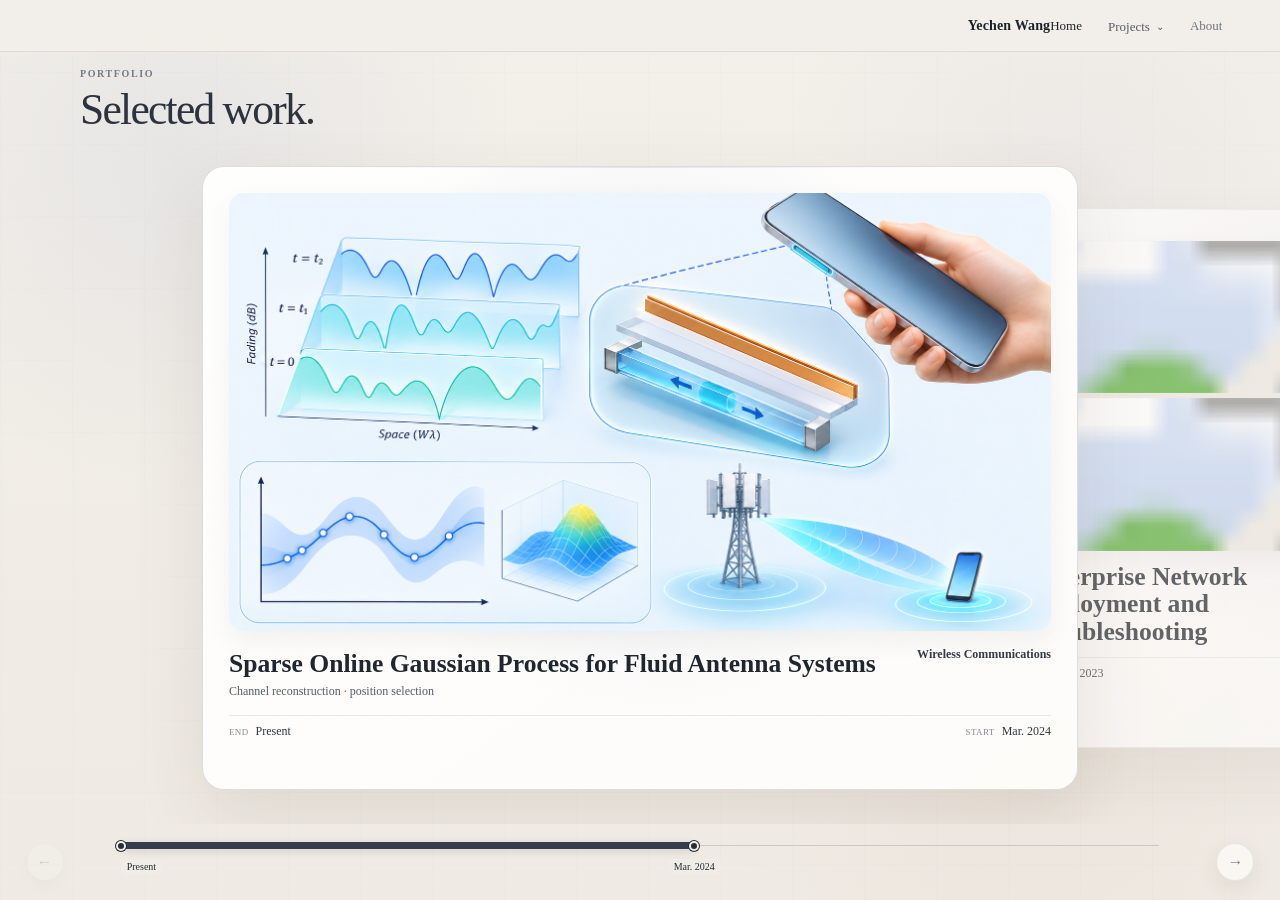
==== index.html @ e8c6f318 "Sync portfolio entry version with internship grid" ====
<!DOCTYPE html>
<html lang="en">
<head>
  <meta charset="UTF-8" />
  <meta name="viewport" content="width=device-width, initial-scale=1.0" />
  <meta name="description" content="Yechen Wang — portfolio." />
  <title>Yechen Wang — Portfolio</title>
  <style>
    html, body {
      margin: 0;
      min-height: 100%;
      background: #f1ede6;
    }
  </style>
</head>
<body>
  <script>
    (async () => {
      const APP_VERSION = '20261104-internship-grid-v2';
      try {
        const url = new URL('app.html', window.location.href);
        url.searchParams.set('v', APP_VERSION);
        url.searchParams.set('fresh', Date.now().toString());

        const response = await fetch(url.toString(), {
          cache: 'no-store',
          headers: { 'Cache-Control': 'no-cache' }
        });

        if (!response.ok) throw new Error('Failed to load portfolio');

        const html = await response.text();
        document.open();
        document.write(html);
        document.close();
      } catch (error) {
        document.body.innerHTML =
          '<div style="font-family:system-ui,sans-serif;color:#232933;padding:40px">Unable to load portfolio. Please reload the page.</div>';
      }
    })();
  </script>
</body>
</html>
<!-- portfolio-entry-build: 20261104-internship-grid-v2 -->
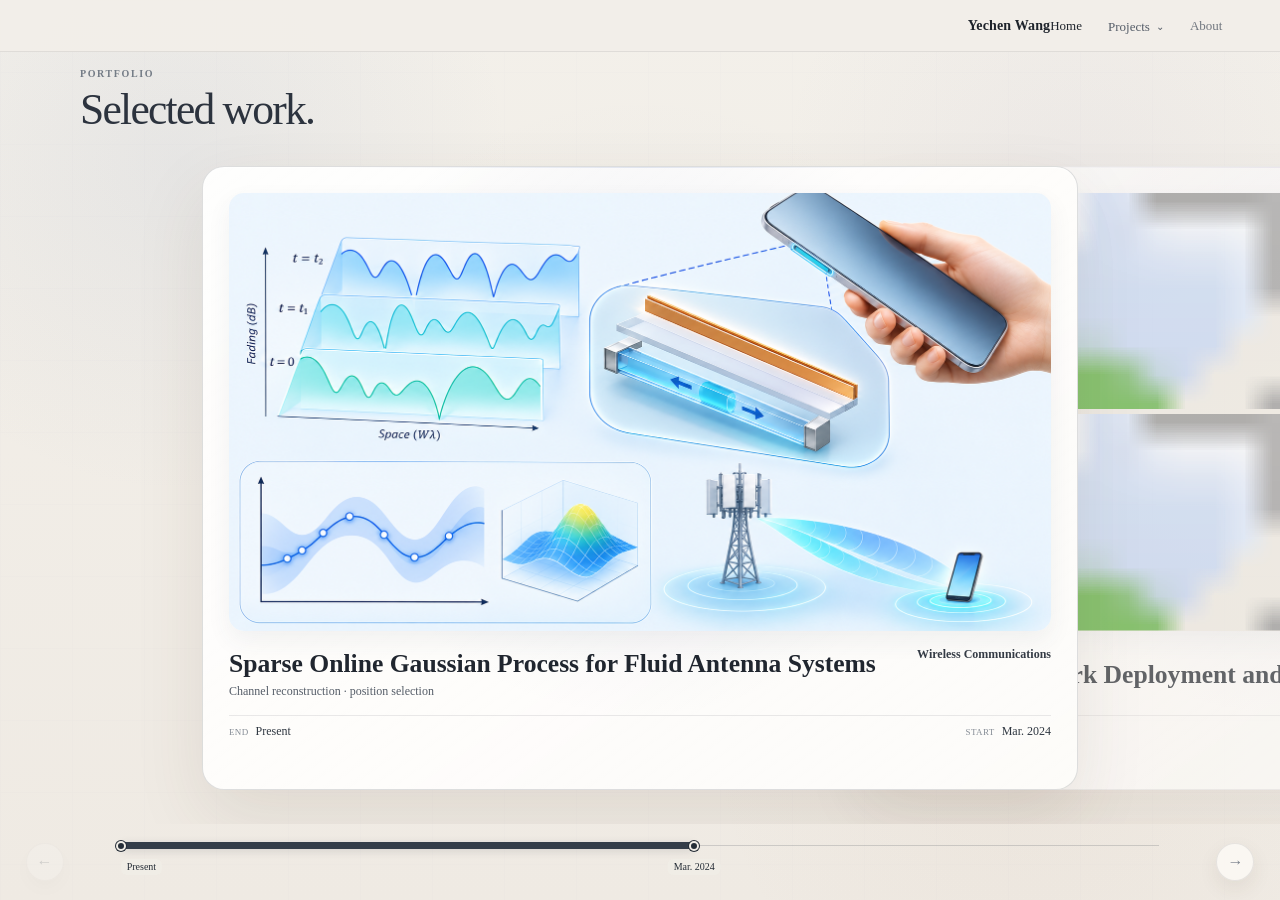
==== commit b6bc13aa: "Sync entry build for unified card layout" ====
--- a/index.html
+++ b/index.html
@@ -16,7 +16,7 @@
 <body>
   <script>
     (async () => {
-      const APP_VERSION = '20261104-internship-grid-v2';
+      const APP_VERSION = '20261104-unified-cards-inline-grid-v3';
       try {
         const url = new URL('app.html', window.location.href);
         url.searchParams.set('v', APP_VERSION);
@@ -41,4 +41,4 @@
   </script>
 </body>
 </html>
-<!-- portfolio-entry-build: 20261104-internship-grid-v2 -->+<!-- portfolio-entry-build: 20261104-unified-cards-inline-grid-v3 -->
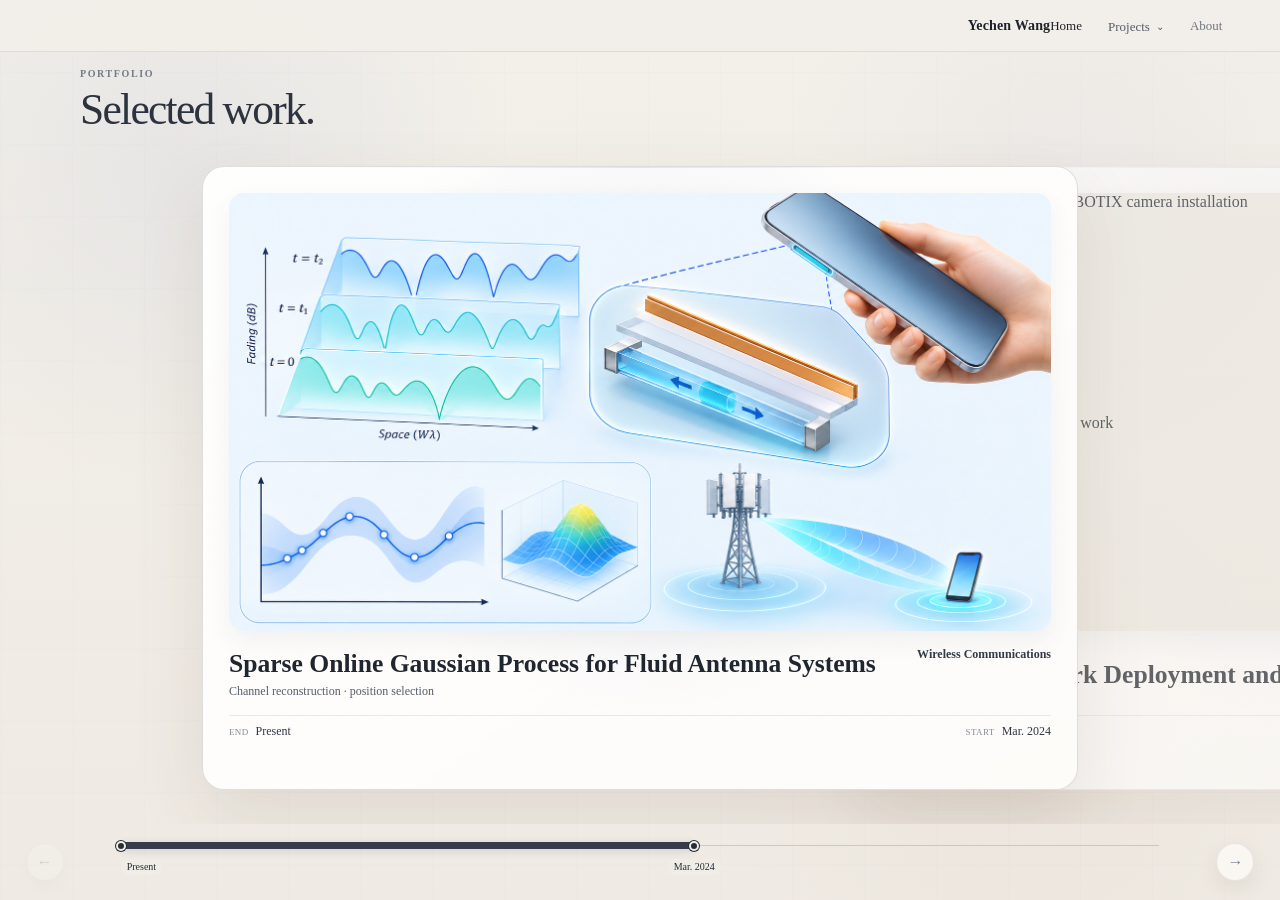
==== commit 54a1b146: "Sync direct-image build version" ====
--- a/index.html
+++ b/index.html
@@ -16,7 +16,7 @@
 <body>
   <script>
     (async () => {
-      const APP_VERSION = '20261104-unified-cards-inline-grid-v3';
+      const APP_VERSION = '20261104-unified-cards-direct-images-v4';
       try {
         const url = new URL('app.html', window.location.href);
         url.searchParams.set('v', APP_VERSION);
@@ -41,4 +41,4 @@
   </script>
 </body>
 </html>
-<!-- portfolio-entry-build: 20261104-unified-cards-inline-grid-v3 -->+<!-- portfolio-entry-build: 20261104-unified-cards-direct-images-v4 -->
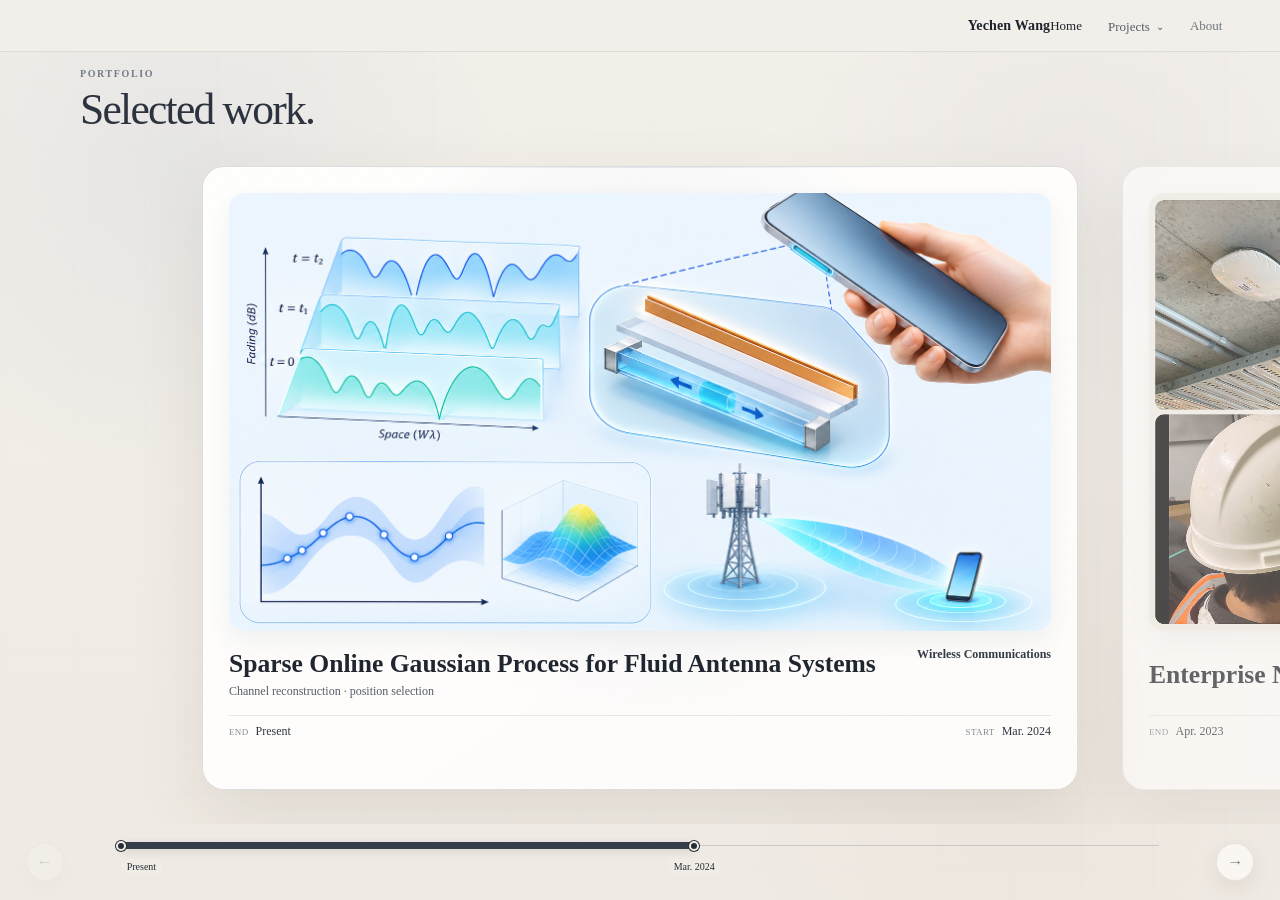
==== commit 7e09bb6a: "Sync internship cover and spacing build version" ====
--- a/index.html
+++ b/index.html
@@ -16,7 +16,7 @@
 <body>
   <script>
     (async () => {
-      const APP_VERSION = '20261104-unified-cards-direct-images-v4';
+      const APP_VERSION = '20261104-internship-cover-spacing-v5';
       try {
         const url = new URL('app.html', window.location.href);
         url.searchParams.set('v', APP_VERSION);
@@ -41,4 +41,4 @@
   </script>
 </body>
 </html>
-<!-- portfolio-entry-build: 20261104-unified-cards-direct-images-v4 -->+<!-- portfolio-entry-build: 20261104-internship-cover-spacing-v5 -->
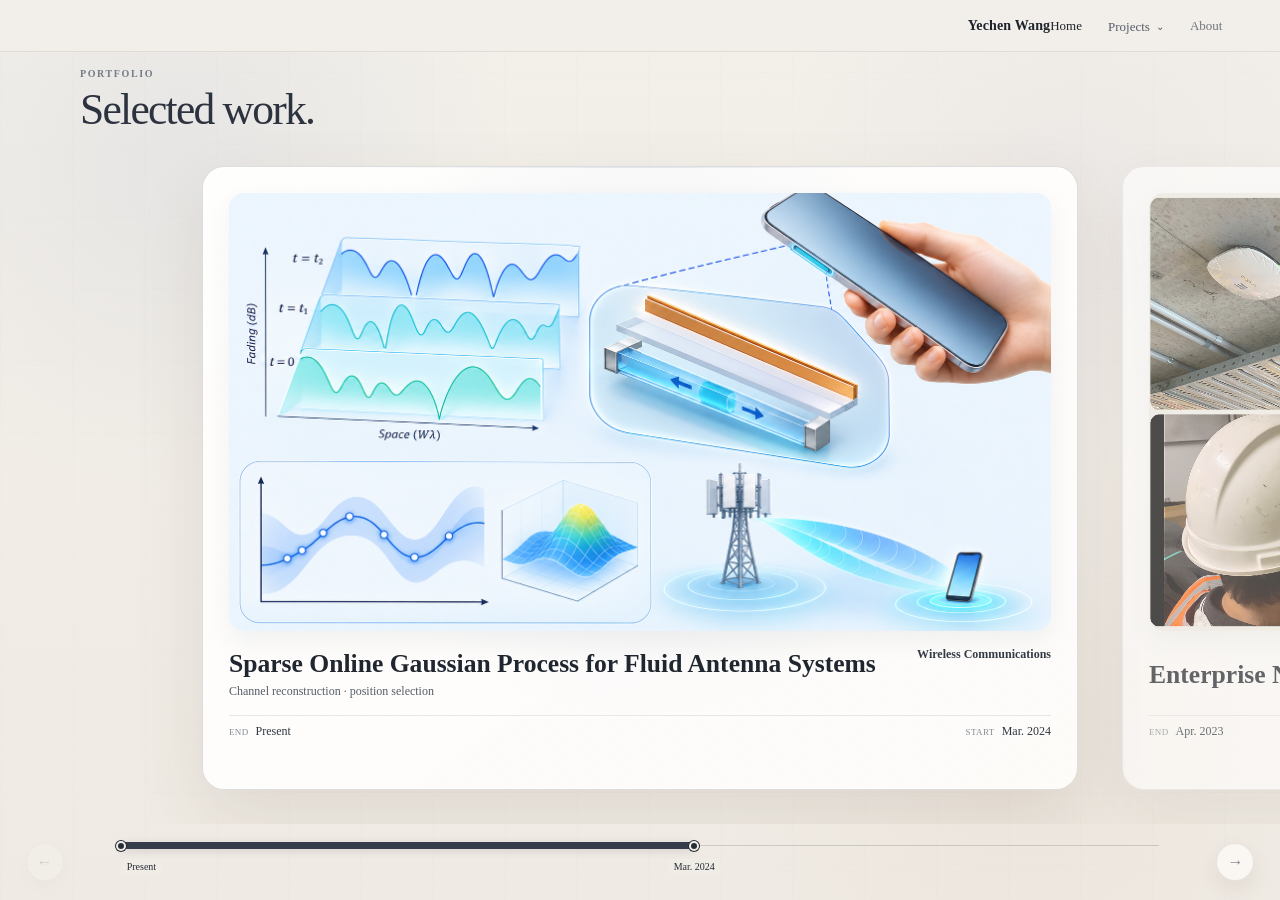
==== commit 553371c5: "Sync PNG preview build version" ====
--- a/index.html
+++ b/index.html
@@ -16,7 +16,7 @@
 <body>
   <script>
     (async () => {
-      const APP_VERSION = '20261104-internship-cover-spacing-v5';
+      const APP_VERSION = '20261104-internship-png-preview-v6';
       try {
         const url = new URL('app.html', window.location.href);
         url.searchParams.set('v', APP_VERSION);
@@ -41,4 +41,4 @@
   </script>
 </body>
 </html>
-<!-- portfolio-entry-build: 20261104-internship-cover-spacing-v5 -->+<!-- portfolio-entry-build: 20261104-internship-png-preview-v6 -->
